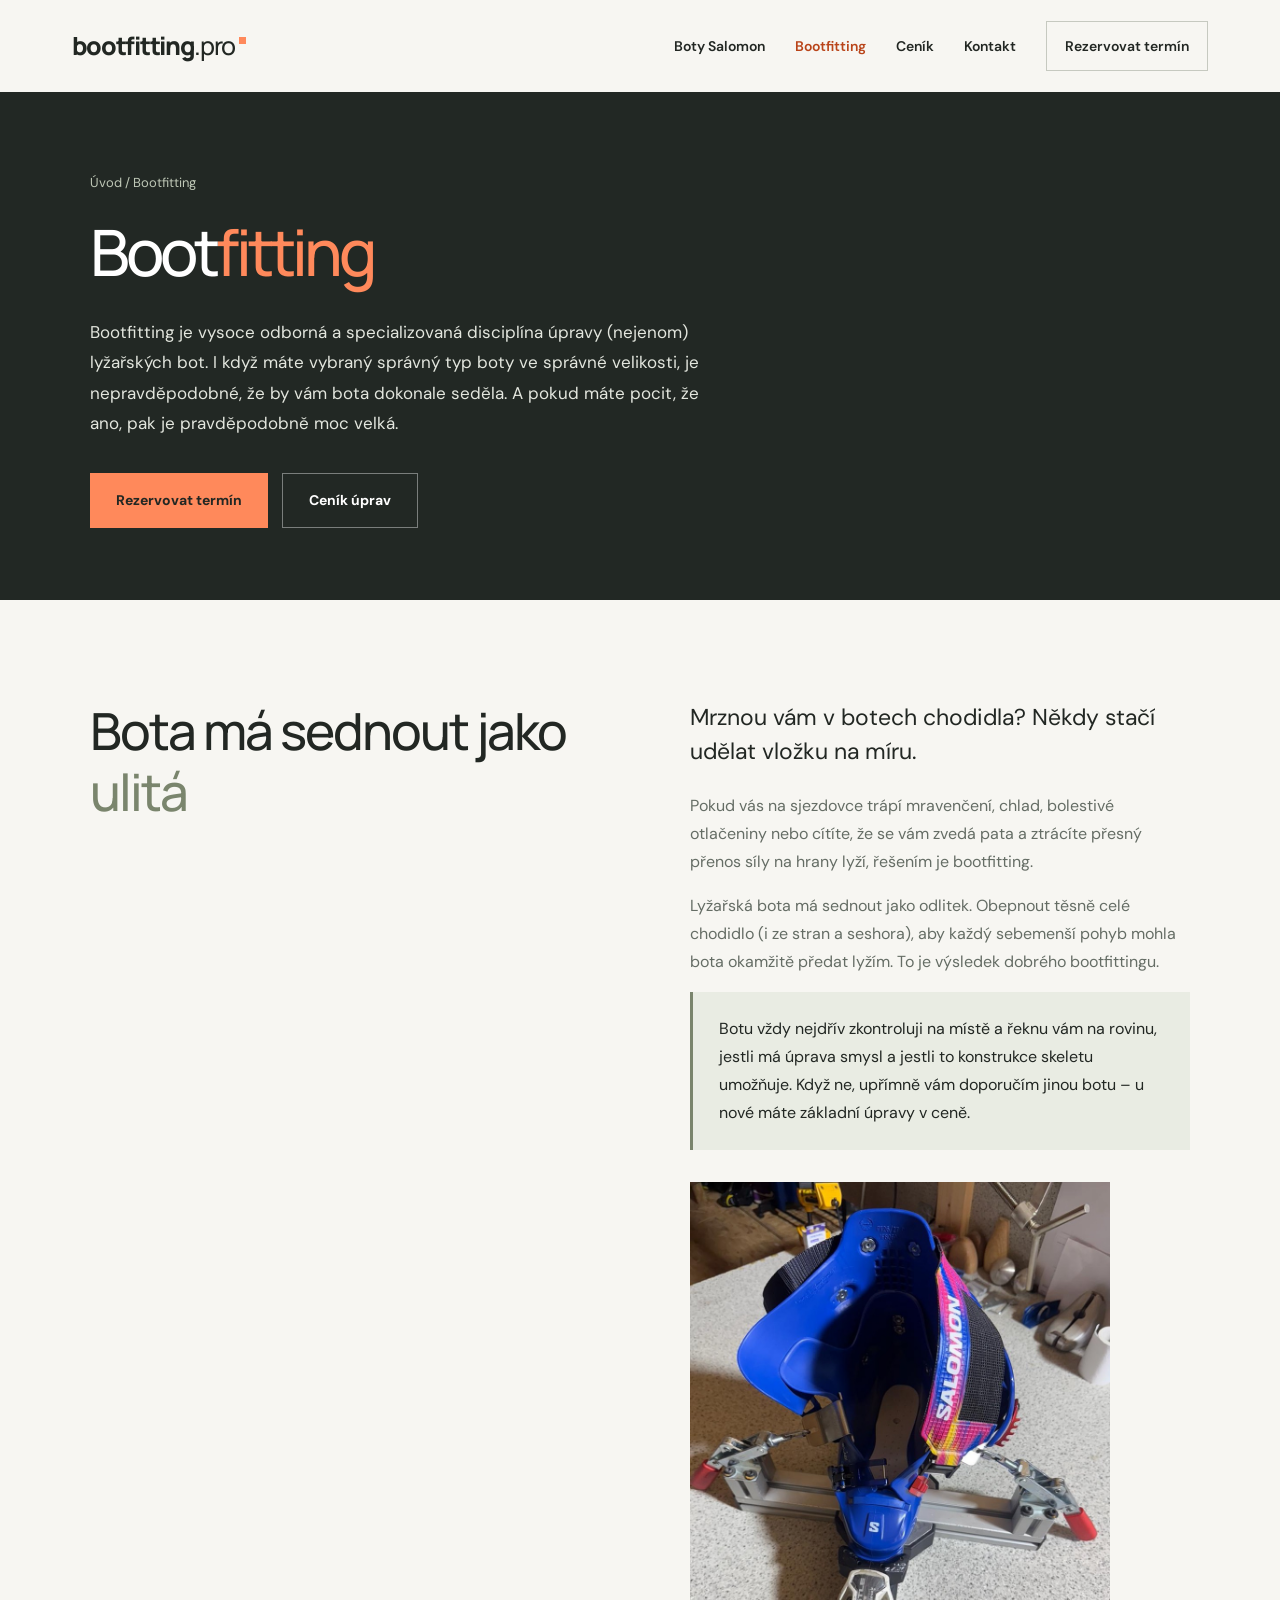
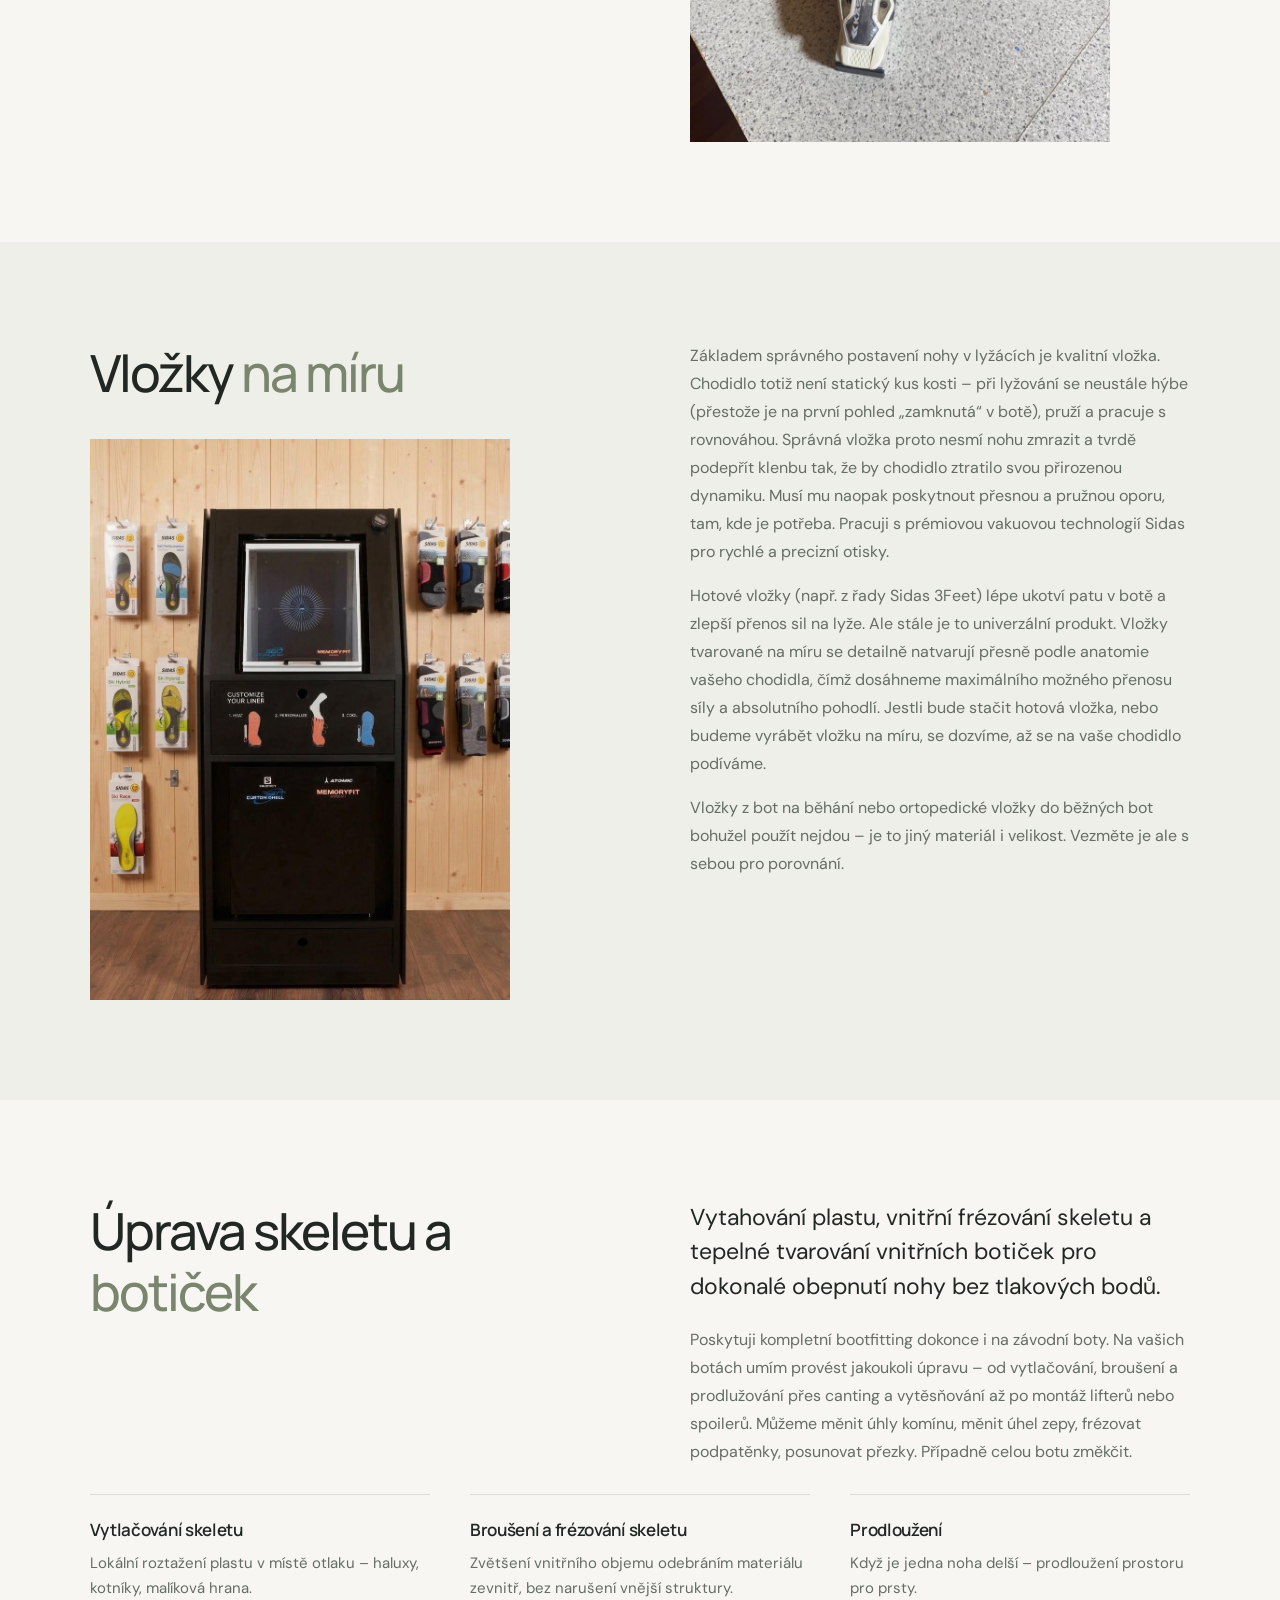
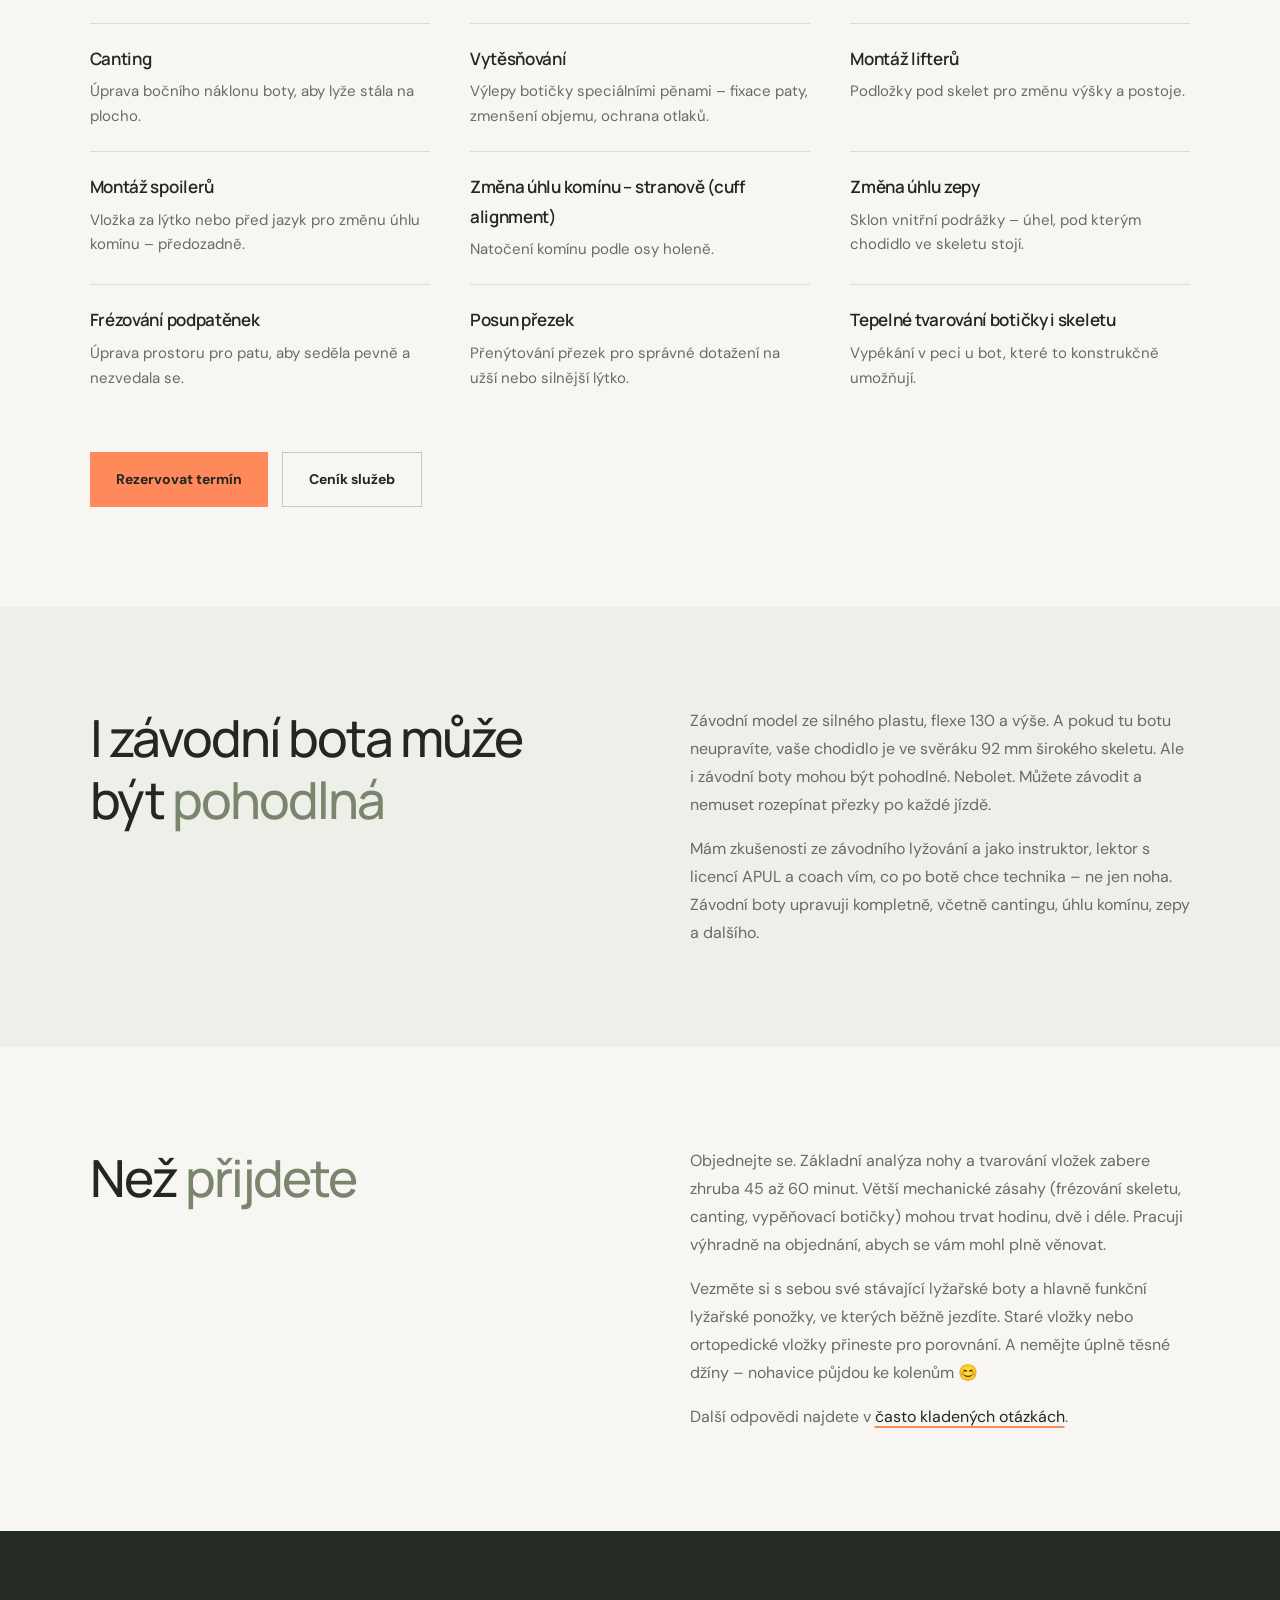
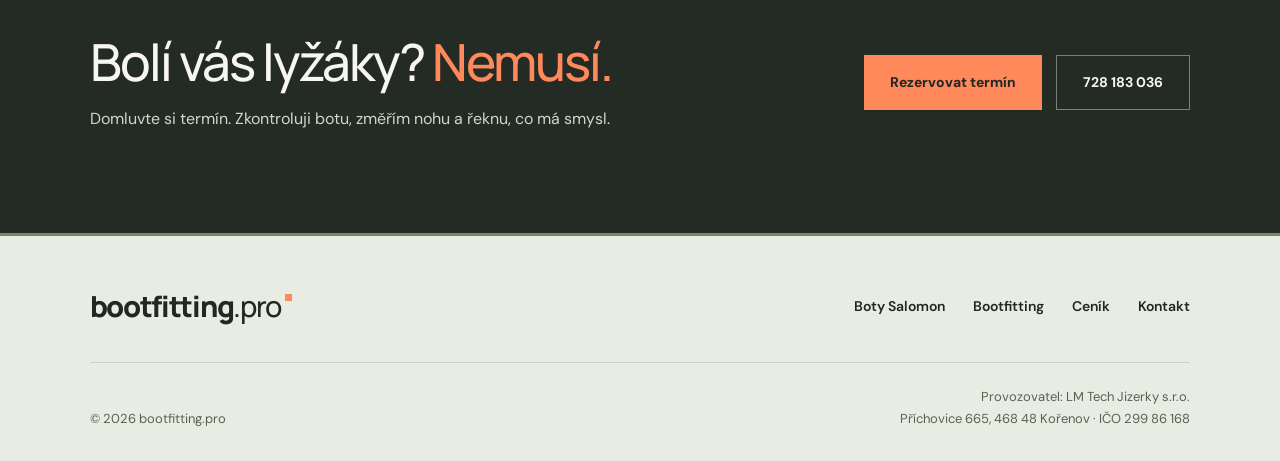
==== bootfitting.html @ fc743938 "Show S/PRO Supra photo next to Salomon boots in pricing Co-Authored-By: Claude Opus 5.5 <noreply@ant" ====
<!doctype html>
<html lang="cs">
<head>
  <meta charset="utf-8">
  <meta name="viewport" content="width=device-width, initial-scale=1">
  <title>Bootfitting — úpravy lyžařských bot a vložky na míru | bootfitting.pro</title>
  <meta name="description" content="Profesionální bootfitting v Jizerských horách: vložky Sidas na míru, vytlačování a frézování skeletu, canting, úprava komínu, tepelné tvarování botiček. Upravím i závodní boty.">
  <meta name="theme-color" content="#222824">
  <meta property="og:type" content="website">
  <meta property="og:title" content="Bootfitting — úpravy lyžařských bot a vložky na míru | bootfitting.pro">
  <meta property="og:description" content="Vložky na míru a úpravy skeletu i botičky. Lyžařská bota nesmí bolet.">
  <meta property="og:image" content="https://bootfitting.pro/assets/workshop.jpeg">
  <meta property="og:locale" content="cs_CZ">
  <link rel="icon" href="assets/favicon.svg" type="image/svg+xml">
  <link rel="stylesheet" href="styles.css?v=20261004-3">
  <script src="app.js?v=20261004-3" defer></script>
</head>
<body>
<a class="skip" href="#obsah">Přejít na obsah</a>
<header>
  <a class="logo" href="./" aria-label="bootfitting.pro – úvod">bootfitting<span>.pro</span><i></i></a>
  <button class="menu-toggle" aria-controls="navigation" aria-expanded="false" hidden>Menu</button>
  <nav id="navigation" aria-label="Hlavní navigace">
    <a href="boty-salomon.html">Boty Salomon</a><a href="bootfitting.html" aria-current="page">Bootfitting</a><a href="cenik.html">Ceník</a><a href="./#kontakt">Kontakt</a>
    <a class="nav-cta" href="./#kontakt">Rezervovat termín</a>
  </nav>
</header>
<main id="obsah">
<section class="page-hero" aria-labelledby="page-title">
  <p class="crumbs"><a href="./">Úvod</a> / Bootfitting</p>
  <h1 id="page-title">Boot<wbr><em>fitting</em></h1>
  <p class="page-intro">Bootfitting je vysoce odborná a specializovaná disciplína úpravy (nejenom) lyžařských bot. I když máte vybraný správný typ boty ve správné velikosti, je nepravděpodobné, že by vám bota dokonale seděla. A pokud máte pocit, že ano, pak je pravděpodobně moc velká.</p>
  <div class="button-group"><a class="button" href="./#kontakt">Rezervovat termín</a><a class="button button-ghost" href="cenik.html">Ceník úprav</a></div>
</section>
<section class="section about" id="cil" aria-labelledby="goal-title">
  <div><h2 id="goal-title">Bota má sednout jako <em>ulitá</em></h2></div>
  <div class="about-content">
    <p class="lead">Mrznou vám v botech chodidla? Někdy stačí udělat vložku na míru.</p>
    <p>Pokud vás na sjezdovce trápí mravenčení, chlad, bolestivé otlačeniny nebo cítíte, že se vám zvedá pata a ztrácíte přesný přenos síly na hrany lyží, řešením je bootfitting.</p>
    <p>Lyžařská bota má sednout jako odlitek. Obepnout těsně celé chodidlo (i ze stran a seshora), aby každý sebemenší pohyb mohla bota okamžitě předat lyžím. To je výsledek dobrého bootfittingu.</p>
    <div class="fitting-included"><p>Botu vždy nejdřív zkontroluji na místě a řeknu vám na rovinu, jestli má úprava smysl a jestli to konstrukce skeletu umožňuje. Když ne, upřímně vám doporučím jinou botu – u nové máte základní úpravy v ceně.</p></div>
    <figure class="photo-single"><img src="assets/photos/dilna-bota-v-pripravku.jpg" width="900" height="1200" loading="lazy" alt="Závodní lyžařská bota Salomon upnutá v přípravku na pracovním stole v dílně"></figure>
  </div>
</section>
<section class="section split alt" id="vlozky" aria-labelledby="insoles-title">
  <div class="split-head"><h2 id="insoles-title">Vložky <em>na míru</em></h2><figure class="photo-single"><img src="assets/photos/pec-a-vlozky-sidas.jpg" width="899" height="1200" loading="lazy" alt="Pec na tepelné tvarování botiček Salomon Custom Shell, vedle vložky a ponožky Sidas"></figure></div>
  <div class="split-body">
    <p>Základem správného postavení nohy v lyžácích je kvalitní vložka. Chodidlo totiž není statický kus kosti – při lyžování se neustále hýbe (přestože je na první pohled „zamknutá“ v botě), pruží a pracuje s rovnováhou. Správná vložka proto nesmí nohu zmrazit a tvrdě podepřít klenbu tak, že by chodidlo ztratilo svou přirozenou dynamiku. Musí mu naopak poskytnout přesnou a pružnou oporu, tam, kde je potřeba. Pracuji s prémiovou vakuovou technologií Sidas pro rychlé a precizní otisky.</p>
    <p>Hotové vložky (např. z řady Sidas 3Feet) lépe ukotví patu v botě a zlepší přenos sil na lyže. Ale stále je to univerzální produkt. Vložky tvarované na míru se detailně natvarují přesně podle anatomie vašeho chodidla, čímž dosáhneme maximálního možného přenosu síly a absolutního pohodlí. Jestli bude stačit hotová vložka, nebo budeme vyrábět vložku na míru, se dozvíme, až se na vaše chodidlo podíváme.</p>
    <p>Vložky z bot na běhání nebo ortopedické vložky do běžných bot bohužel použít nejdou – je to jiný materiál i velikost. Vezměte je ale s sebou pro porovnání.</p>
  </div>
</section>
<section class="section" id="upravy" aria-labelledby="adjust-title">
  <div class="section-top"><h2 id="adjust-title">Úprava skeletu a <em>botiček</em></h2><div><p class="lead">Vytahování plastu, vnitřní frézování skeletu a tepelné tvarování vnitřních botiček pro dokonalé obepnutí nohy bez tlakových bodů.</p><p class="muted">Poskytuji kompletní bootfitting dokonce i na závodní boty. Na vašich botách umím provést jakoukoli úpravu – od vytlačování, broušení a prodlužování přes canting a vytěsňování až po montáž lifterů nebo spoilerů. Můžeme měnit úhly komínu, měnit úhel zepy, frézovat podpatěnky, posunovat přezky. Případně celou botu změkčit.</p></div></div>
  <dl class="adjust-list"><div><dt>Vytlačování skeletu</dt><dd>Lokální roztažení plastu v místě otlaku – haluxy, kotníky, malíková hrana.</dd></div><div><dt>Broušení a frézování skeletu</dt><dd>Zvětšení vnitřního objemu odebráním materiálu zevnitř, bez narušení vnější struktury.</dd></div><div><dt>Prodloužení</dt><dd>Když je jedna noha delší – prodloužení prostoru pro prsty.</dd></div><div><dt>Canting</dt><dd>Úprava bočního náklonu boty, aby lyže stála na plocho.</dd></div><div><dt>Vytěsňování</dt><dd>Výlepy botičky speciálními pěnami – fixace paty, zmenšení objemu, ochrana otlaků.</dd></div><div><dt>Montáž lifterů</dt><dd>Podložky pod skelet pro změnu výšky a postoje.</dd></div><div><dt>Montáž spoilerů</dt><dd>Vložka za lýtko nebo před jazyk pro změnu úhlu komínu – předozadně.</dd></div><div><dt>Změna úhlu komínu – stranově (cuff alignment)</dt><dd>Natočení komínu podle osy holeně.</dd></div><div><dt>Změna úhlu zepy</dt><dd>Sklon vnitřní podrážky – úhel, pod kterým chodidlo ve skeletu stojí.</dd></div><div><dt>Frézování podpatěnek</dt><dd>Úprava prostoru pro patu, aby seděla pevně a nezvedala se.</dd></div><div><dt>Posun přezek</dt><dd>Přenýtování přezek pro správné dotažení na užší nebo silnější lýtko.</dd></div><div><dt>Tepelné tvarování botičky i skeletu</dt><dd>Vypékání v peci u bot, které to konstrukčně umožňují.</dd></div></dl>
  <div class="button-group"><a class="button" href="./#kontakt">Rezervovat termín</a><a class="button button-outline" href="cenik.html">Ceník služeb</a></div>
</section>
<section class="section split alt" id="zavodni" aria-labelledby="race-title">
  <div class="split-head"><h2 id="race-title">I závodní bota může být <em>pohodlná</em></h2></div>
  <div class="split-body">
    <p>Závodní model ze silného plastu, flexe 130 a výše. A pokud tu botu neupravíte, vaše chodidlo je ve svěráku 92 mm širokého skeletu. Ale i závodní boty mohou být pohodlné. Nebolet. Můžete závodit a nemuset rozepínat přezky po každé jízdě.</p>
    <p>Mám zkušenosti ze závodního lyžování a jako instruktor, lektor s licencí APUL a coach vím, co po botě chce technika – ne jen noha. Závodní boty upravuji kompletně, včetně cantingu, úhlu komínu, zepy a dalšího.</p>
  </div>
</section>
<section class="section split" id="prakticke" aria-labelledby="before-title">
  <div class="split-head"><h2 id="before-title">Než <em>přijdete</em></h2></div>
  <div class="split-body">
    <p>Objednejte se. Základní analýza nohy a tvarování vložek zabere zhruba 45 až 60 minut. Větší mechanické zásahy (frézování skeletu, canting, vypěňovací botičky) mohou trvat hodinu, dvě i déle. Pracuji výhradně na objednání, abych se vám mohl plně věnovat.</p>
    <p>Vezměte si s sebou své stávající lyžařské boty a hlavně funkční lyžařské ponožky, ve kterých běžně jezdíte. Staré vložky nebo ortopedické vložky přineste pro porovnání. A nemějte úplně těsné džíny – nohavice půjdou ke kolenům 😊</p>
    <p>Další odpovědi najdete v <a class="text-link" href="./#faq">často kladených otázkách</a>.</p>
  </div>
</section>
<section class="section cta-band" aria-labelledby="cta-title">
  <div><h2 id="cta-title">Bolí vás lyžáky? <em>Nemusí.</em></h2><p>Domluvte si termín. Zkontroluji botu, změřím nohu a řeknu, co má smysl.</p></div>
  <div class="button-group"><a class="button" href="./#kontakt">Rezervovat termín</a><a class="button button-ghost" href="tel:+420728183036">728 183 036</a></div>
</section>
</main>
<footer class="site-footer">
  <div class="footer-main">
    <a class="logo" href="./" aria-label="bootfitting.pro – úvod">bootfitting<span>.pro</span><i></i></a>
    <nav class="footer-nav" aria-label="Navigace v patičce"><a href="boty-salomon.html">Boty Salomon</a><a href="bootfitting.html">Bootfitting</a><a href="cenik.html">Ceník</a><a href="./#kontakt">Kontakt</a></nav>
  </div>
  <div class="footer-bottom"><p>© 2026 bootfitting.pro</p><div class="footer-business"><p>Provozovatel: LM Tech Jizerky s.r.o.</p><p>Příchovice 665, 468 48 Kořenov · IČO 299 86 168</p></div></div>
</footer>
</body>
</html>
---- styles.css ----
@import url('https://fonts.googleapis.com/css2?family=DM+Sans:wght@400;500;600;700&family=Manrope:wght@400;500;600;700;800&display=swap');

:root { --ink:#222723; --paper:#f7f6f2; --orange:#ff895b; --muted:#656d65; --line:#dcded6; }
* { box-sizing:border-box; }
html { scroll-behavior:smooth; scroll-padding-top:116px; }
body { margin:0; background:var(--paper); color:var(--ink); font-family:'DM Sans',sans-serif; font-size:16px; line-height:1.75; }
a { color:inherit; text-decoration:none; }
button,input,textarea { font:inherit; }
button { cursor:pointer; }
a,button { -webkit-tap-highlight-color:transparent; }
a:focus-visible,button:focus-visible { outline:3px solid var(--orange); outline-offset:5px; }
[hidden] { display:none!important; }
.skip { position:fixed; top:-80px; left:20px; background:white; padding:12px; z-index:100; }
.skip:focus { top:10px; }
header { min-height:92px; padding:0 5.6%; display:flex; align-items:center; justify-content:space-between; gap:30px; position:sticky; top:0; z-index:20; background:var(--paper); transition:background .2s,box-shadow .2s; }
.logo { font-family:Manrope,sans-serif; font-weight:800; letter-spacing:-1.3px; font-size:25px; display:inline-flex; align-items:center; white-space:nowrap; }
.logo span { font-weight:500; }
.logo i { width:7px; height:7px; background:var(--orange); margin-left:4px; align-self:flex-start; margin-top:13px; }
nav { display:flex; align-items:center; gap:30px; font-size:14px; font-weight:600; }
nav a:hover { color:#b94419; }
.nav-cta { border:1px solid #c6c9c0; padding:12px 18px; white-space:nowrap; }
.menu-toggle { display:none; }
h1,h2,h3,p { margin-top:0; }
h1,h2,h3 { font-family:Manrope,sans-serif; }
h1 { font-size:clamp(52px,5.8vw,87px); line-height:1.09; letter-spacing:-4px; font-weight:500; margin-bottom:30px; }
em { font-style:normal; color:var(--orange); }
.hero { background:#222824; color:white; min-height:740px; position:relative; overflow:hidden; isolation:isolate; display:flex; align-items:center; padding:90px 7%; }
.hero-photo { position:absolute; top:0; right:0; width:58%; height:100%; object-fit:cover; object-position:center 53%; z-index:-2; }
.hero::after { content:''; position:absolute; inset:0; z-index:-1; background:linear-gradient(90deg,#222824 0%,#222824 35%,#222824e8 44%,#22282466 62%,#2228240d 85%); }
.hero-content { width:55%; max-width:700px; }
.hero-copy { max-width:510px; color:#e3e6de; font-size:17px; line-height:1.8; margin-bottom:34px; }
.button { display:inline-flex; justify-content:center; align-items:center; background:var(--orange); padding:16px 26px; color:var(--ink); font-weight:700; font-size:14px; border:0; text-align:center; line-height:1.5; min-height:54px; transition:background .2s; }
.button:hover { background:#ffa47c; }
.section { padding:100px 7%; }
h2 { font-size:clamp(36px,4vw,56px); line-height:1.2; font-weight:500; letter-spacing:-2px; margin-bottom:28px; }
h2 em { color:#7a856d; }
.about { display:grid; grid-template-columns:1fr 1fr; gap:9%; }
.about h2 { max-width:490px; }
.about-content { color:var(--muted); }
.lead { font-size:23px; line-height:1.5; color:var(--ink); }
.service { padding:25px 0; border-bottom:1px solid var(--line); }
.service h3 { font-size:20px; font-weight:600; letter-spacing:-.4px; margin-bottom:12px; color:var(--ink); }
.service p { margin:0; }
.photo-placeholders { display:grid; grid-template-columns:1fr 1fr; gap:16px; margin-top:32px; }
.photo-placeholders>div { min-height:140px; border:1px dashed #b7bfad; background:#e9ece3; }
.salomon { padding-top:75px; border-top:1px solid var(--line); }
.section-top { display:grid; grid-template-columns:1fr 1fr; align-items:start; gap:9%; margin-bottom:28px; }
.section-top h2 { margin:0; }
.section-top>.lead { padding-top:8px; max-width:430px; }
 .sales-intro { display:grid; grid-template-columns:1fr 1fr; gap:9%; padding-bottom:40px; border-bottom:1px solid var(--line); }
.sales-heading h2 { max-width:520px; margin-bottom:25px; }
.sales-heading .lead { max-width:430px; margin:0; }
.sales-details { color:var(--muted); padding-top:7px; }
.sales-details>p { margin-bottom:25px; }
.fitting-included { padding:23px 26px; background:#e9ece3; border-left:3px solid #7a856d; color:var(--ink); }
.fitting-included p { margin:0; }
.stock-heading { margin:38px 0 22px; font-weight:600; }
.models { display:grid; grid-template-columns:repeat(3,1fr); gap:20px; margin-bottom:35px; }
.models article { border:1px solid #d8ddd0; padding:30px; background:#eeefe8; }
.models article:nth-child(2) { background:#e5e8de; }
.models article:nth-child(3) { background:#dfe4d7; }
.models h3 { font-size:26px; line-height:1.25; letter-spacing:-.7px; font-weight:500; margin-bottom:18px; }
.model-description { color:#535e4e; font-size:15px; line-height:1.6; min-height:72px; }
.models ul { padding:23px 0 0; margin:0; list-style:none; border-top:1px solid #cbd1c1; font-size:15px; }
.models li { margin:0 0 22px; }
.models li:last-child { margin-bottom:0; }
.models strong { display:block; font-weight:600; }
.pricing { background:#eeefe8; }
.pricing-validity { margin:20px 0 0; text-align:right; font-size:13px; color:var(--muted); }
.price-group { display:grid; grid-template-columns:1fr 2fr; border-top:1px solid #ccd1c4; padding:27px 0 15px; gap:40px; }
.price-group h3 { font-size:20px; font-weight:600; letter-spacing:-.5px; }
.price-label { text-align:right; color:var(--muted); font-size:13px; margin-bottom:17px; }
.price-group dl { margin:0; }
.price-group dl>div { display:flex; justify-content:space-between; gap:28px; border-bottom:1px solid #d9ddcf; padding:0 0 22px; margin-bottom:22px; }
.price-group dl>div:last-child { border-bottom:0; margin-bottom:0; }
.price-group dt { font-size:16px; font-weight:500; }
.price-group small { display:block; font-size:14px; color:var(--muted); font-weight:400; margin-top:7px; max-width:540px; }
.price-group dd { font-size:16px; white-space:nowrap; margin:0; font-weight:700; }
.contact { background:#242b25; color:#f7f6f2; display:grid; grid-template-columns:1fr 1fr; column-gap:9%; row-gap:52px; }
.contact h2 { font-size:60px; max-width:400px; }
.contact h2 em { color:var(--orange); }
.contact-copy { max-width:540px; color:#d0d7c8; font-size:16px; margin-bottom:0; }
.contact-details { font-style:normal; padding-top:8px; }
.contact-details>div { border-bottom:1px solid #505849; padding:0 0 22px; margin-bottom:22px; }
.contact-details>div:last-child { margin:0; }
.contact-details span { display:block; color:#bfc8b7; font-size:14px; margin-bottom:8px; }
.contact-details a { display:inline-block; font-size:21px; line-height:1.6; overflow-wrap:anywhere; }
.contact-details a:hover { color:var(--orange); }
.contact-details .phone { font-family:Manrope,sans-serif; font-size:clamp(27px,2.7vw,39px); color:var(--orange); letter-spacing:-1px; }
.form-title { font-size:25px; font-weight:500; letter-spacing:-.6px; margin:0 0 26px; }
form { grid-column:1/-1; border-top:1px solid #505849; padding-top:36px; }
.form-fields { display:grid; grid-template-columns:1fr 1fr; gap:9%; }
.form-contact { display:grid; grid-template-columns:1fr; gap:8px; }
form label { font-size:14px; }
.form-contact label:not(:first-child) { margin-top:9px; }
input,textarea { color:#f7f6f2; width:100%; min-width:0; background:#ffffff05; border:1px solid #6d7865; border-radius:0; padding:11px 14px; }
input:focus,textarea:focus { outline:2px solid var(--orange); outline-offset:2px; }
.form-message { display:flex; flex-direction:column; gap:8px; }
textarea { resize:vertical; flex:1; min-height:220px; }
.form-bottom { display:flex; gap:30px; align-items:center; margin-top:28px; }
.form-bottom p { font-size:13px; color:#c4cebc; max-width:480px; margin:0; }
#form-status { font-size:14px; color:#d0d7c8; margin:18px 0 0; }
#form-status:empty { display:none; }
 .site-footer { padding:45px 7% 30px; background:#e9ece3; border-top:3px solid #7a856d; }
.footer-main { display:flex; align-items:center; justify-content:space-between; gap:30px; padding-bottom:30px; }
.footer-main .logo { font-size:29px; }
.footer-nav { gap:28px; }
.footer-bottom { display:flex; align-items:flex-end; justify-content:space-between; gap:24px; border-top:1px solid #cbd2c3; padding-top:23px; }
.footer-bottom p { margin:0; color:#596250; font-size:13px; }
.footer-business { text-align:right; }
@media(min-width:1600px) { body { max-width:1800px; margin:auto; } }
@media(max-width:1100px) {
  nav { gap:17px; font-size:13px; }
  .hero { min-height:670px; }
  h1 { font-size:64px; letter-spacing:-3px; }
  .hero-content { width:58%; }
  .hero-copy { font-size:16px; }
  .section { padding:76px 6%; }
  .models article { padding:23px; }
  .models h3 { font-size:23px; }
  .models ul { font-size:14px; }
  .contact h2 { font-size:50px; }
}
@media(max-width:760px) {
  header { min-height:76px; padding:16px 7%; flex-wrap:wrap; gap:12px; }
  .logo { font-size:23px; }
  .menu-toggle { display:block; background:transparent; border:1px solid #c6c9c0; padding:8px 14px; font-size:14px; }
  nav { width:100%; flex-direction:column; align-items:stretch; gap:8px; padding:12px 0; }
  nav.enhanced { display:none; position:absolute; left:0; right:0; top:76px; padding:20px 7%; background:var(--paper); box-shadow:0 15px 20px #0002; }
  nav.enhanced.open { display:flex; }
  nav a { padding:8px 0; }
  .nav-cta { padding:12px; text-align:center; }
  .hero { min-height:780px; align-items:flex-start; padding:50px 7% 320px; }
  .hero-photo { width:100%; object-position:center 56%; }
  .hero::after { background:linear-gradient(180deg,#222824f5 0%,#222824f0 32%,#222824b8 55%,#22282420 82%); }
  .hero-content { width:100%; max-width:520px; }
  h1 { font-size:clamp(46px,10.6vw,67px); letter-spacing:-2.7px; line-height:1.12; margin-bottom:24px; }
  .hero-copy { font-size:16px; line-height:1.75; max-width:460px; margin-bottom:28px; }
  .button { padding:16px 23px; }
  .section { padding:60px 7%; }
  h2 { font-size:39px; letter-spacing:-1.7px; }
  .about,.section-top,.contact,.form-fields,.sales-intro { grid-template-columns:1fr; gap:24px; }
  .lead { font-size:21px; }
  .about-content { font-size:16px; }
  .photo-placeholders>div { min-height:110px; }
  .section-top { margin-bottom:25px; }
  .section-top>.lead { padding:0; margin:0; }
  .models { grid-template-columns:1fr; gap:18px; }
  .models article { padding:28px; }
  .models h3 { font-size:26px; }
  .model-description { min-height:0; }
  .models ul { font-size:15px; }
  .price-group { grid-template-columns:1fr; gap:0; padding-top:25px; }
  .price-group h3 { margin-bottom:10px; }
  .price-group dd { font-size:14px; }
  .price-group dt { font-size:15px; }
  .price-group small { font-size:14px; }
  .price-group dl>div { gap:16px; }
  .contact { row-gap:34px; }
  .contact h2 { font-size:47px; }
  .contact-details { padding-top:0; }
  .contact-details .phone { font-size:32px; }
  .contact-details a { font-size:19px; }
  form { padding-top:30px; }
  .form-bottom { align-items:flex-start; flex-direction:column; gap:18px; }
  .form-bottom .button { width:100%; }
  .sales-intro { padding-bottom:30px; }
  .sales-heading h2 { margin-bottom:22px; }
  .sales-heading .lead { margin-bottom:0; }
  .sales-details { padding-top:0; }
  .fitting-included { padding:20px; }
  .site-footer { padding:32px 7%; }
  .footer-main,.footer-bottom { align-items:flex-start; flex-direction:column; gap:22px; }
  .footer-main { padding-bottom:25px; }
  .footer-nav { display:grid; grid-template-columns:1fr 1fr; gap:6px 26px; width:auto; padding:0; }
  .footer-business { text-align:left; }
}
@media(prefers-reduced-motion:reduce) { html { scroll-behavior:auto; } * { transition:none!important; } }

header.is-scrolled { background:rgba(247,246,242,.83); -webkit-backdrop-filter:blur(16px); backdrop-filter:blur(16px); box-shadow:0 1px 0 rgba(34,39,35,.1); }
@supports not ((backdrop-filter:blur(1px)) or (-webkit-backdrop-filter:blur(1px))) { header.is-scrolled { background:rgba(247,246,242,.96); } }
@media(max-width:760px) { html { scroll-padding-top:100px; } }
@media(prefers-reduced-transparency:reduce) { header.is-scrolled { background:var(--paper); -webkit-backdrop-filter:none; backdrop-filter:none; } }

/* Vícestránková verze (říjen 2026): podstránky, sekce z obsahu od Lukáše */
nav a[aria-current="page"] { color:#b94419; }
.button-group { display:flex; flex-wrap:wrap; gap:14px; }
.button-ghost { background:transparent; color:white; border:1px solid #ffffff66; }
.button-ghost:hover { background:#ffffff14; }
.button-outline { background:transparent; border:1px solid #c6c9c0; }
.button-outline:hover { background:#e9ece3; }
.hero-sub { font-family:Manrope,sans-serif; font-size:22px; line-height:1.4; letter-spacing:-.4px; color:var(--orange); margin:-12px 0 22px; }
.page-hero { background:#222824; color:white; padding:80px 7% 72px; }
.page-hero h1 { font-size:clamp(46px,5vw,76px); max-width:900px; }
.crumbs { font-size:13px; color:#bfc8b7; margin-bottom:22px; }
.crumbs a:hover { color:var(--orange); }
.page-intro { max-width:640px; color:#e3e6de; font-size:17px; line-height:1.8; }
.page-hero .button-group { margin-top:34px; }
.alt { background:#eeefe8; }
.split { display:grid; grid-template-columns:1fr 1fr; gap:9%; }
.split-head h2 { max-width:520px; }
.split-head .button, .split-head .button-group { margin-top:6px; }
.split-head.sticky { align-self:start; position:sticky; top:120px; }
.split-body { color:var(--muted); }
.split-body>p:last-child { margin-bottom:0; }
.split-body .lead { margin-bottom:22px; }
.split-body strong { color:var(--ink); }
.split-body .service:first-child { padding-top:0; }
.split-body .service:last-child { border-bottom:0; }
.split-body .fitting-included { margin:6px 0 25px; }
.fitting-included ul { margin:10px 0 0; padding-left:20px; }
.muted { color:var(--muted); }
.text-link { color:var(--ink); text-decoration:underline; text-decoration-color:var(--orange); text-decoration-thickness:2px; text-underline-offset:4px; }
.text-link:hover { color:#b94419; }
.salomon>.button, .salomon>.button-group { margin-top:35px; }
.steps { list-style:none; counter-reset:step; margin:0; padding:0; display:grid; grid-template-columns:repeat(4,1fr); gap:20px; }
.steps li { counter-increment:step; border:1px solid #d8ddd0; background:var(--paper); padding:30px; }
.steps li::before { content:counter(step,decimal-leading-zero); display:block; font-family:Manrope,sans-serif; font-weight:700; color:var(--orange); margin-bottom:14px; }
.steps h3 { font-size:21px; line-height:1.3; letter-spacing:-.4px; font-weight:600; margin-bottom:12px; }
.steps p { color:var(--muted); font-size:15px; line-height:1.7; margin:0; }
.faq details { border-bottom:1px solid #cbd1c1; }
.faq details:first-child { border-top:1px solid #cbd1c1; }
.faq summary { list-style:none; cursor:pointer; display:flex; justify-content:space-between; gap:24px; padding:22px 0; font-family:Manrope,sans-serif; font-size:18px; font-weight:600; letter-spacing:-.3px; line-height:1.45; color:var(--ink); }
.faq summary::-webkit-details-marker { display:none; }
.faq summary::after { content:'+'; color:var(--orange); font-size:24px; line-height:1; flex:none; }
.faq details[open] summary::after { content:'–'; }
.faq summary:hover { color:#b94419; }
.faq summary:focus-visible { outline:3px solid var(--orange); outline-offset:3px; }
.faq details p { margin:0 0 18px; }
.faq details p:last-child { margin-bottom:24px; }
.models .model-meta { font-size:13px; font-weight:600; color:var(--ink); margin:-8px 0 20px; }
.models .model-note { font-size:14px; color:#535e4e; margin:22px 0 0; padding-top:18px; border-top:1px solid #cbd1c1; }
.section-top .muted { margin:14px 0 0; max-width:540px; }
.adjust-list { margin:0 0 40px; display:grid; grid-template-columns:repeat(3,1fr); gap:0 40px; }
.adjust-list>div { border-top:1px solid var(--line); padding:20px 0 22px; }
.adjust-list dt { font-family:Manrope,sans-serif; font-weight:600; font-size:17px; letter-spacing:-.3px; margin-bottom:6px; }
.adjust-list dd { margin:0; color:var(--muted); font-size:15px; line-height:1.65; }
.pricing>.button-group { margin-top:35px; }
.cta-band { background:#e9ece3; display:flex; align-items:center; justify-content:space-between; gap:40px; border-top:1px solid var(--line); }
.cta-band h2 { margin-bottom:12px; }
.cta-band p { margin:0; color:var(--muted); max-width:560px; }
.cta-band .button-ghost { color:var(--ink); border-color:#c6c9c0; }
.cta-band .button-ghost:hover { background:#dfe4d7; }
.contact-details small { display:block; color:#bfc8b7; font-size:13px; margin-top:4px; }
select { color:#f7f6f2; width:100%; min-width:0; background:#2b332c; border:1px solid #6d7865; border-radius:0; padding:11px 14px; font:inherit; }
select:focus { outline:2px solid var(--orange); outline-offset:2px; }
textarea::placeholder { color:#9aa592; }
@media(max-width:1100px) {
  .steps { grid-template-columns:1fr 1fr; }
  .adjust-list { grid-template-columns:1fr 1fr; }
}
@media(max-width:760px) {
  .hero-sub { font-size:19px; margin-top:-8px; }
  .page-hero { padding:56px 7% 52px; }
  .page-intro { font-size:16px; }
  .split { grid-template-columns:1fr; gap:24px; }
  .split-head.sticky { position:static; }
  .steps, .adjust-list { grid-template-columns:1fr; }
  .steps li { padding:24px; }
  .faq summary { font-size:17px; }
  .cta-band { flex-direction:column; align-items:flex-start; gap:24px; }
  .button-group { width:100%; }
  .button-group .button { flex:1 1 220px; }
}
.cta-band { background:#242b25; color:#f7f6f2; border-top:0; }
.cta-band p { color:#d0d7c8; }
.cta-band h2 em { color:var(--orange); }
.cta-band .button-ghost { color:#f7f6f2; border-color:#ffffff66; }
.cta-band .button-ghost:hover { background:#ffffff14; }
.contact-details .instagram { display:inline-flex; color:#f7f6f2; line-height:1; padding:2px 0; }
.contact-details .instagram:hover { color:var(--orange); }

/* Fotografie (říjen 2026) */
.photo-pair { display:grid; grid-template-columns:1fr 1fr; gap:16px; margin-top:32px; }
.photo-pair figure, .photo-single { margin:0; overflow:hidden; background:#e9ece3; }
.photo-pair img { display:block; width:100%; aspect-ratio:3/4; object-fit:cover; }
.photo-single { margin-top:32px; max-width:420px; }
.photo-single img { display:block; width:100%; height:auto; }
.photo-single.product, .model-photo { background:transparent; }
.photo-single.product img, .model-photo img { mix-blend-mode:multiply; }
.split-head .photo-single { margin-top:36px; }
.model-photo { margin:-10px -10px 18px; aspect-ratio:1/1; display:flex; align-items:center; justify-content:center; }
.model-photo img { display:block; width:100%; height:100%; object-fit:contain; }
.model-photo-empty { border:1px dashed #b7bfad; background:#e9ece3; margin:0 0 18px; }

/* Kompaktní kontakt (říjen 2026) */
.contact { grid-template-columns:5fr 6fr; column-gap:7%; row-gap:0; align-items:start; padding-top:80px; padding-bottom:80px; }
.contact h2 { font-size:clamp(40px,3.6vw,52px); margin-bottom:18px; }
.contact-copy { font-size:15px; line-height:1.7; }
.contact-info .contact-details { display:grid; grid-template-columns:1fr 1fr; gap:0 28px; margin-top:28px; padding-top:0; }
.contact-info .contact-details>div { padding:0 0 16px; margin-bottom:16px; }
.contact-info .contact-details>div:first-child { grid-column:1/-1; }
.contact-info .contact-details>div:last-child { margin-bottom:16px; }
.contact-info .contact-details span { font-size:13px; margin-bottom:4px; }
.contact-info .contact-details a { font-size:17px; line-height:1.5; }
.contact-info .contact-details .phone { font-size:clamp(26px,2.4vw,34px); }
.contact form { grid-column:auto; border-top:0; padding:30px 32px 28px; background:#2c342d; border:1px solid #3d463d; }
.contact .form-title { font-size:22px; margin-bottom:18px; }
.form-grid { display:grid; grid-template-columns:1fr 1fr; gap:14px 18px; }
.form-grid .field { display:flex; flex-direction:column; gap:6px; min-width:0; }
.form-grid .field-full { grid-column:1/-1; }
.form-grid textarea { min-height:110px; flex:none; }
.form-grid input, .form-grid select { padding:9px 12px; }
.contact .form-bottom { margin-top:18px; gap:20px; }
.contact .form-bottom .button { min-height:48px; padding:12px 22px; }
@media(max-width:760px) {
  .photo-pair { gap:10px; }
  .photo-single { max-width:none; }
  .contact { grid-template-columns:1fr; row-gap:32px; padding-top:56px; padding-bottom:56px; }
  .contact-info .contact-details { grid-template-columns:1fr; }
  .contact form { padding:22px 18px; }
  .form-grid { grid-template-columns:1fr; }
}
.contact h2 em { white-space:nowrap; }
.contact-info .contact-details>div:last-child { grid-column:1/-1; border-bottom:0; margin-bottom:0; padding-bottom:0; }
.contact .form-bottom .button { white-space:nowrap; flex:none; }
@media(max-width:760px) {
  .contact-info .contact-details { grid-template-columns:1fr auto; }
  .contact-info .contact-details a { font-size:16px; }
  .form-grid textarea { min-height:100px; }
}
.about-head .photo-pair { max-width:520px; margin-top:36px; }
.about-head .photo-pair img { aspect-ratio:4/5; }
@media(max-width:760px) { .about-head .photo-pair { max-width:none; margin-top:8px; } }
.photo-pair img { height:auto; }
.price-group .photo-single { margin-top:22px; max-width:260px; }
@media(max-width:760px) { .price-group .photo-single { max-width:200px; margin:8px 0 12px; } }
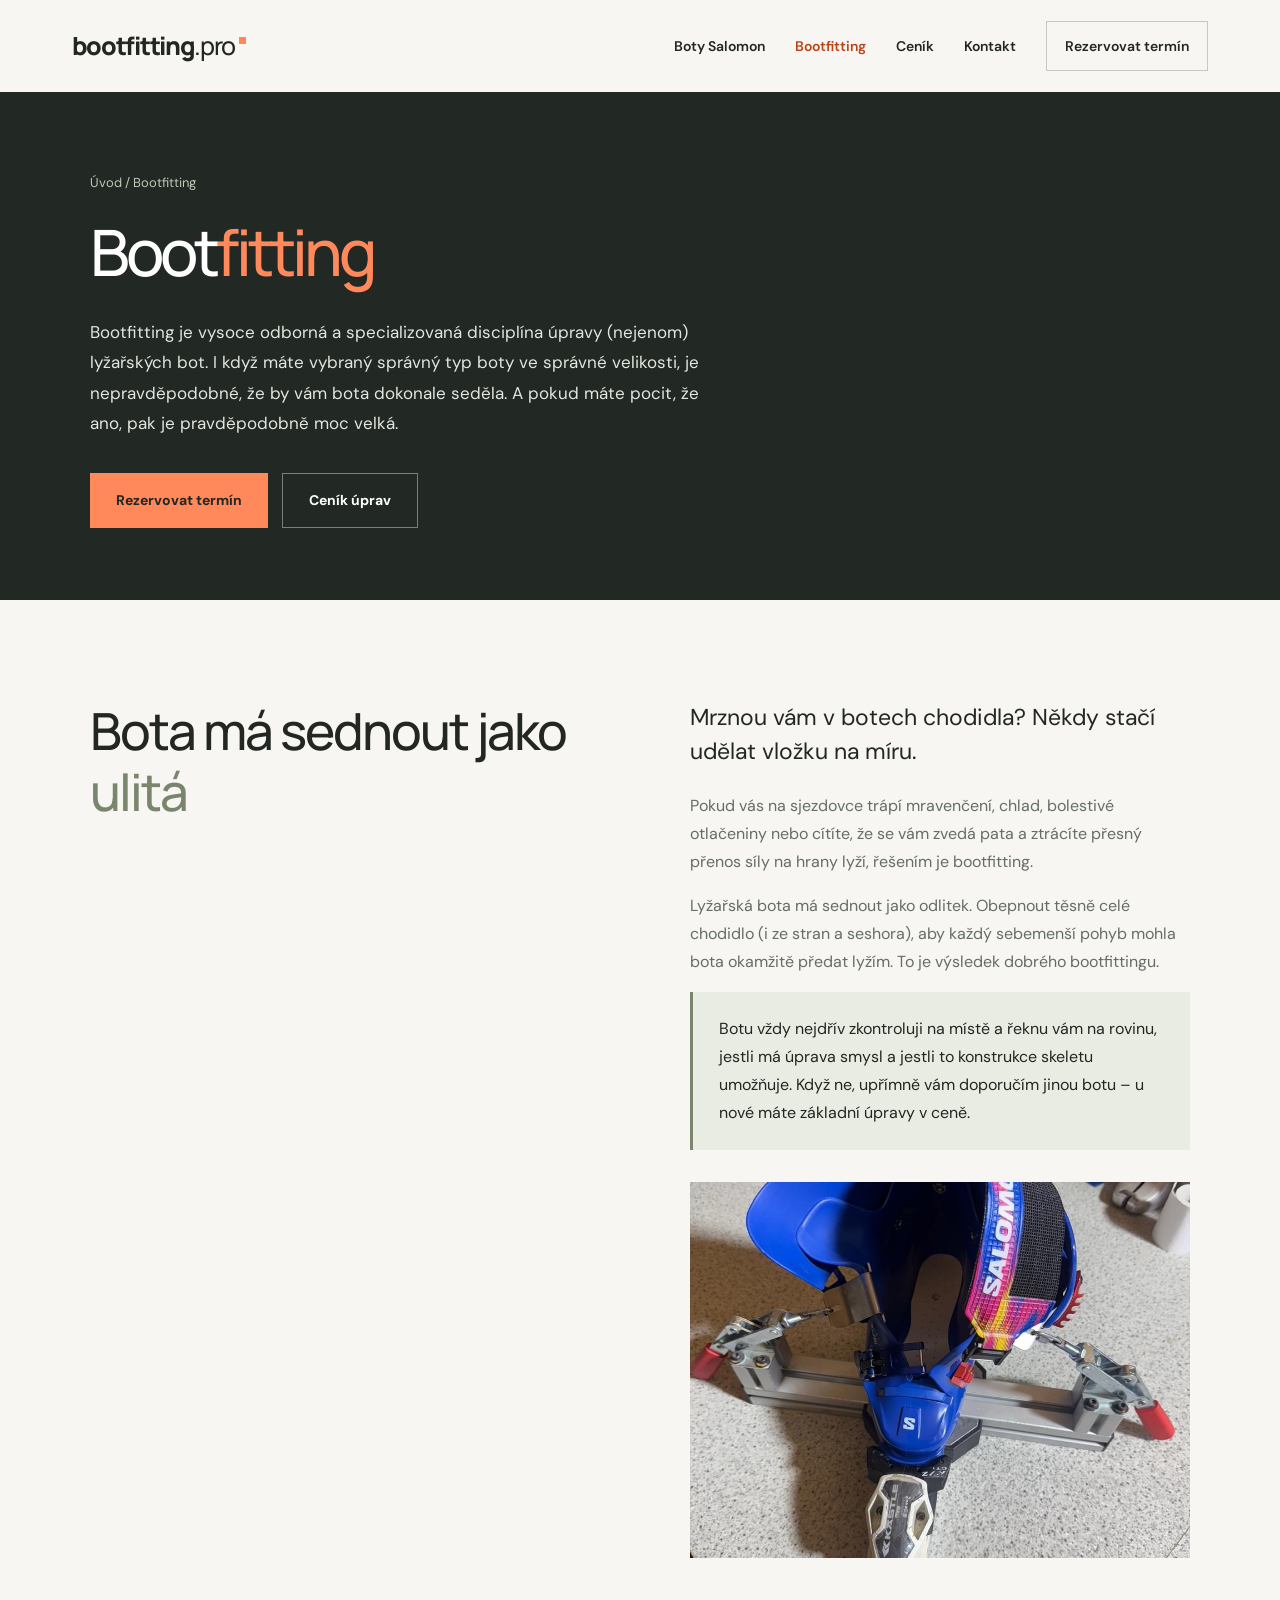
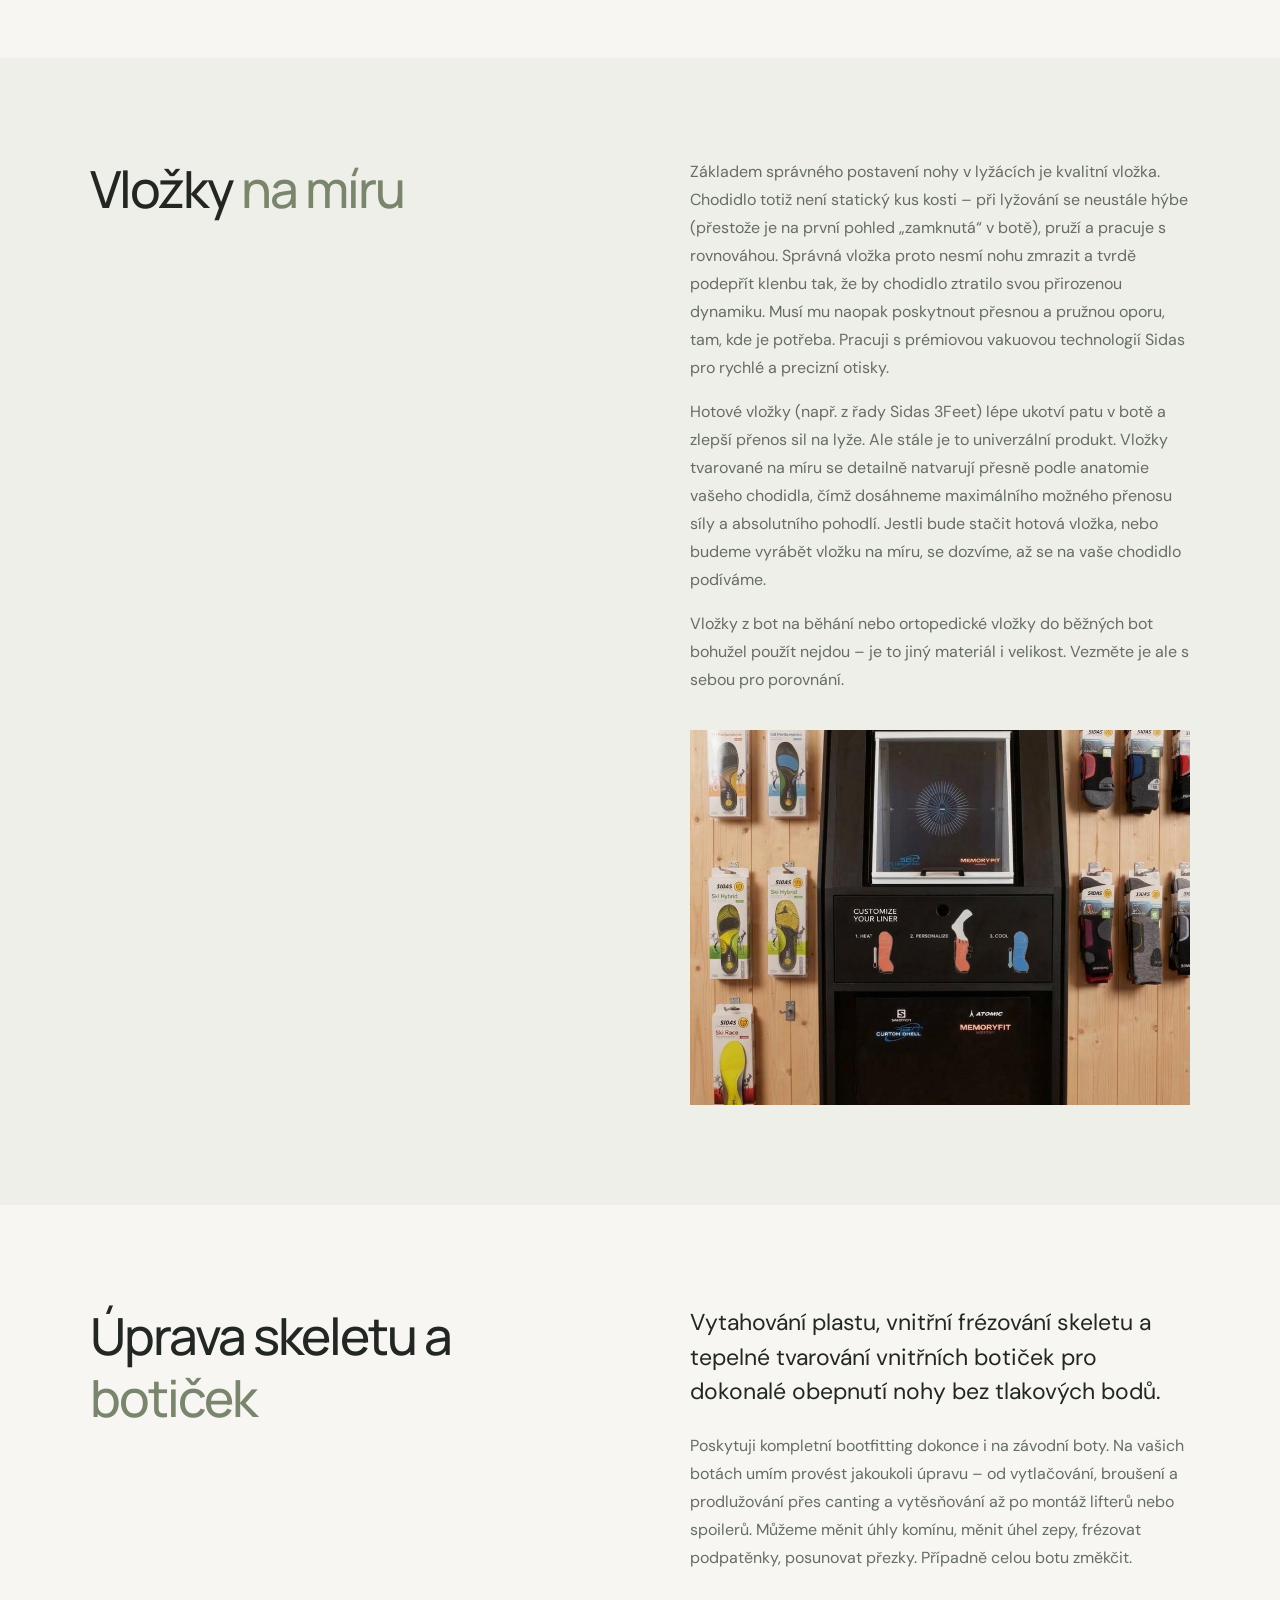
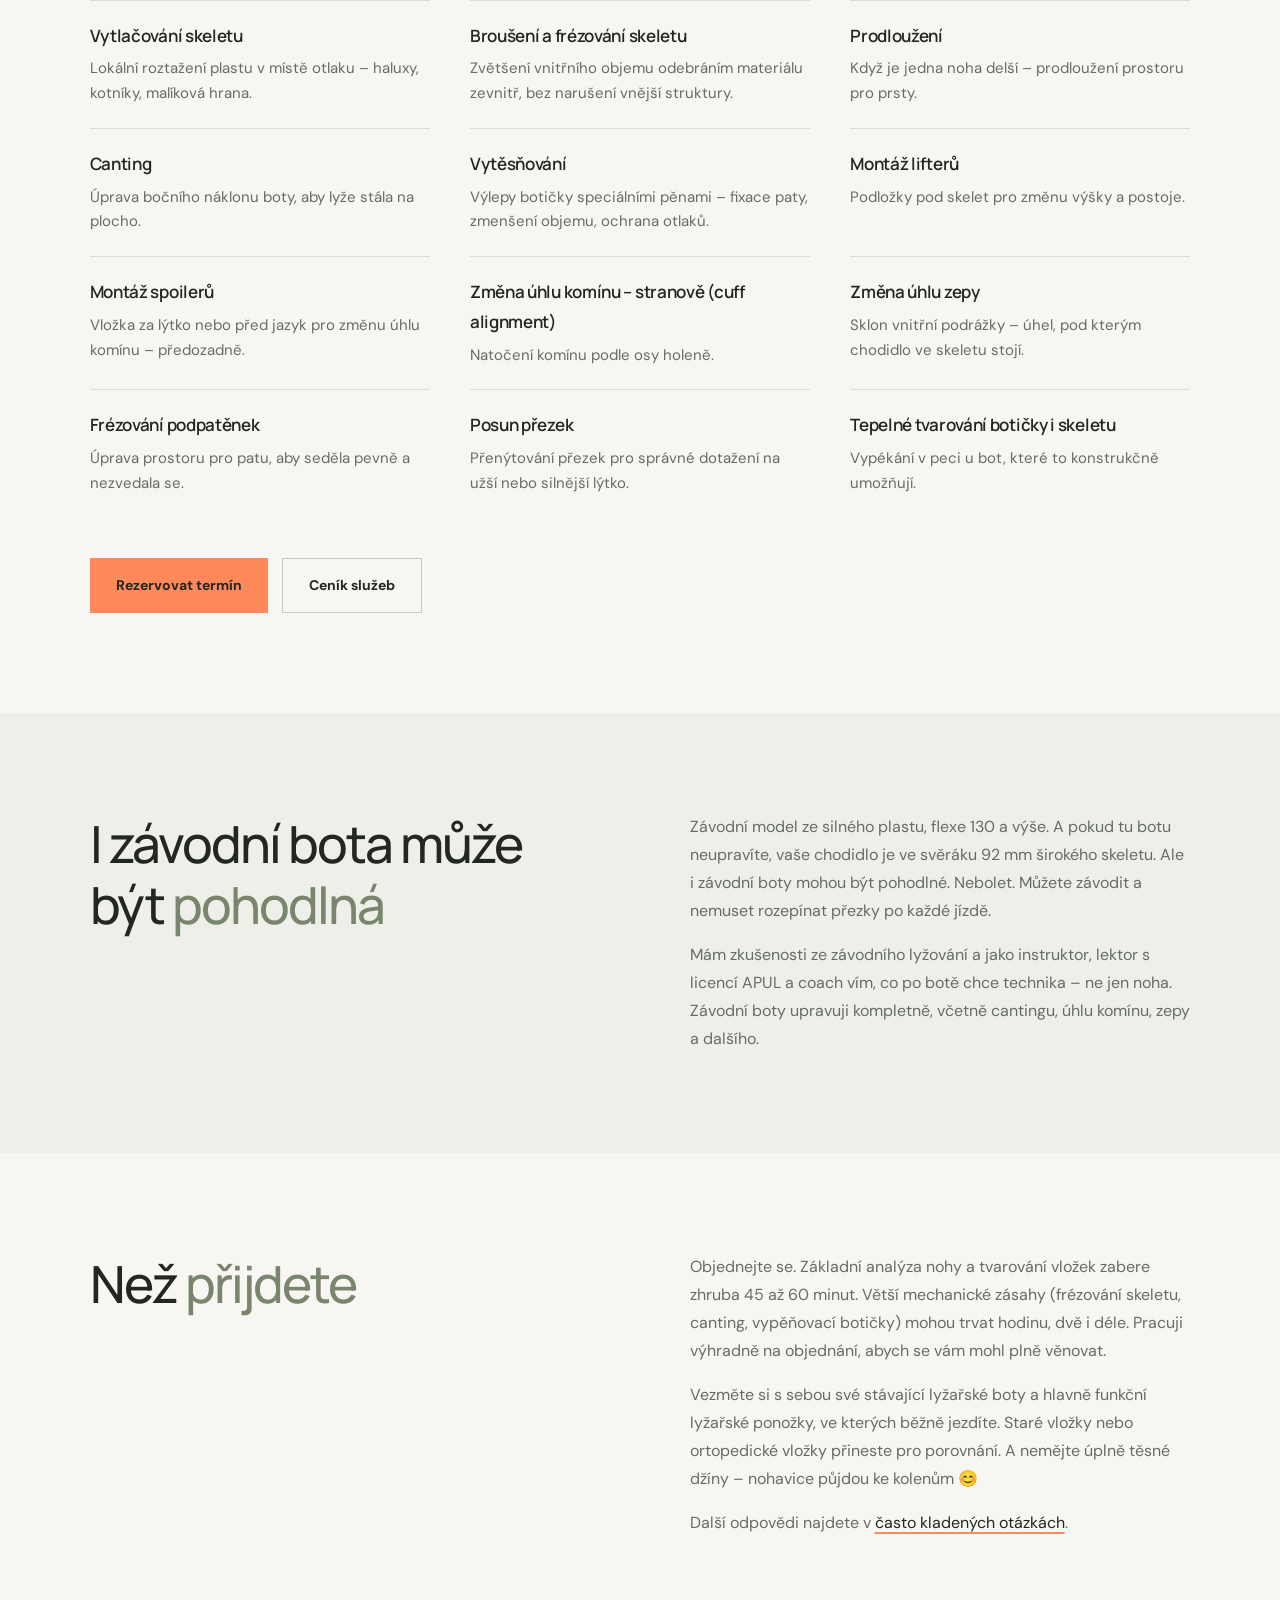
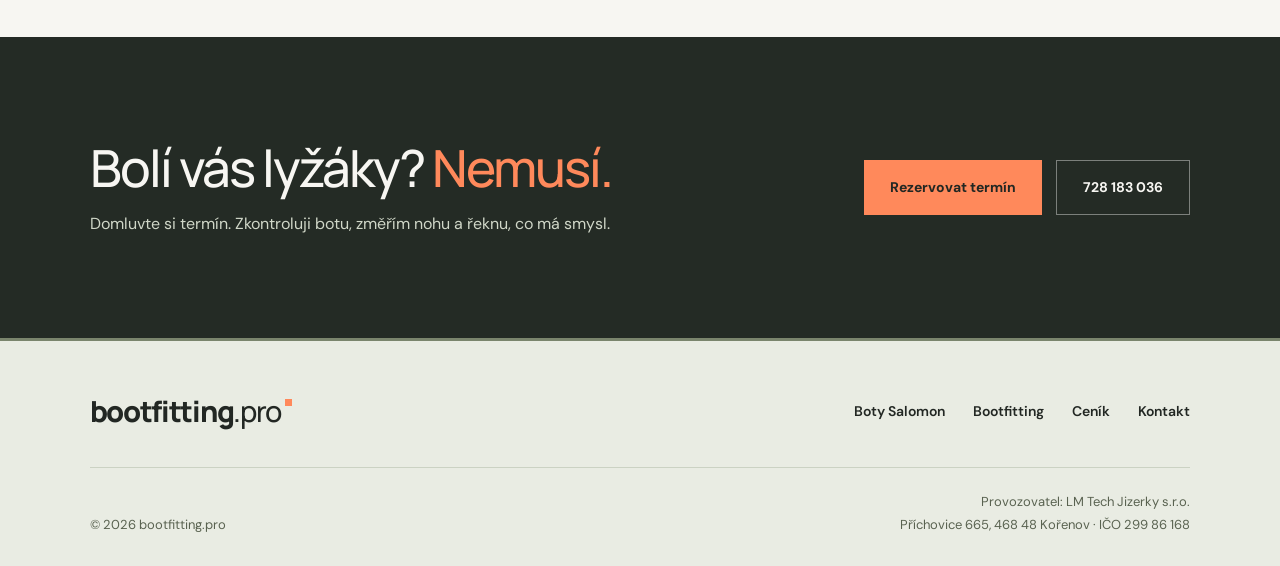
==== commit 59085c94: "Align Bootfitting page photos with the homepage style Both photos now sit below the text at full col" ====
--- a/bootfitting.html
+++ b/bootfitting.html
@@ -12,8 +12,8 @@
   <meta property="og:image" content="https://bootfitting.pro/assets/workshop.jpeg">
   <meta property="og:locale" content="cs_CZ">
   <link rel="icon" href="assets/favicon.svg" type="image/svg+xml">
-  <link rel="stylesheet" href="styles.css?v=20261004-3">
-  <script src="app.js?v=20261004-3" defer></script>
+  <link rel="stylesheet" href="styles.css?v=20261004-6">
+  <script src="app.js?v=20261004-6" defer></script>
 </head>
 <body>
 <a class="skip" href="#obsah">Přejít na obsah</a>
@@ -39,15 +39,16 @@
     <p>Pokud vás na sjezdovce trápí mravenčení, chlad, bolestivé otlačeniny nebo cítíte, že se vám zvedá pata a ztrácíte přesný přenos síly na hrany lyží, řešením je bootfitting.</p>
     <p>Lyžařská bota má sednout jako odlitek. Obepnout těsně celé chodidlo (i ze stran a seshora), aby každý sebemenší pohyb mohla bota okamžitě předat lyžím. To je výsledek dobrého bootfittingu.</p>
     <div class="fitting-included"><p>Botu vždy nejdřív zkontroluji na místě a řeknu vám na rovinu, jestli má úprava smysl a jestli to konstrukce skeletu umožňuje. Když ne, upřímně vám doporučím jinou botu – u nové máte základní úpravy v ceně.</p></div>
-    <figure class="photo-single"><img src="assets/photos/dilna-bota-v-pripravku.jpg" width="900" height="1200" loading="lazy" alt="Závodní lyžařská bota Salomon upnutá v přípravku na pracovním stole v dílně"></figure>
+    <figure class="about-photo fixture"><img src="assets/photos/dilna-bota-v-pripravku.jpg" width="900" height="1200" loading="lazy" alt="Závodní lyžařská bota Salomon upnutá v přípravku na pracovním stole v dílně"></figure>
   </div>
 </section>
 <section class="section split alt" id="vlozky" aria-labelledby="insoles-title">
-  <div class="split-head"><h2 id="insoles-title">Vložky <em>na míru</em></h2><figure class="photo-single"><img src="assets/photos/pec-a-vlozky-sidas.jpg" width="899" height="1200" loading="lazy" alt="Pec na tepelné tvarování botiček Salomon Custom Shell, vedle vložky a ponožky Sidas"></figure></div>
+  <div class="split-head"><h2 id="insoles-title">Vložky <em>na míru</em></h2></div>
   <div class="split-body">
     <p>Základem správného postavení nohy v lyžácích je kvalitní vložka. Chodidlo totiž není statický kus kosti – při lyžování se neustále hýbe (přestože je na první pohled „zamknutá“ v botě), pruží a pracuje s rovnováhou. Správná vložka proto nesmí nohu zmrazit a tvrdě podepřít klenbu tak, že by chodidlo ztratilo svou přirozenou dynamiku. Musí mu naopak poskytnout přesnou a pružnou oporu, tam, kde je potřeba. Pracuji s prémiovou vakuovou technologií Sidas pro rychlé a precizní otisky.</p>
     <p>Hotové vložky (např. z řady Sidas 3Feet) lépe ukotví patu v botě a zlepší přenos sil na lyže. Ale stále je to univerzální produkt. Vložky tvarované na míru se detailně natvarují přesně podle anatomie vašeho chodidla, čímž dosáhneme maximálního možného přenosu síly a absolutního pohodlí. Jestli bude stačit hotová vložka, nebo budeme vyrábět vložku na míru, se dozvíme, až se na vaše chodidlo podíváme.</p>
     <p>Vložky z bot na běhání nebo ortopedické vložky do běžných bot bohužel použít nejdou – je to jiný materiál i velikost. Vezměte je ale s sebou pro porovnání.</p>
+    <figure class="about-photo"><img src="assets/photos/pec-a-vlozky-sidas.jpg" width="899" height="1200" loading="lazy" alt="Pec na tepelné tvarování botiček Salomon Custom Shell, vedle vložky a ponožky Sidas"></figure>
   </div>
 </section>
 <section class="section" id="upravy" aria-labelledby="adjust-title">
--- a/styles.css
+++ b/styles.css
@@ -325,3 +325,7 @@
 .photo-pair img { height:auto; }
 .price-group .photo-single { margin-top:22px; max-width:260px; }
 @media(max-width:760px) { .price-group .photo-single { max-width:200px; margin:8px 0 12px; } }
+.about-photo { margin:36px 0 0; background:#e9ece3; overflow:hidden; }
+.about-photo img { display:block; width:100%; height:auto; aspect-ratio:4/3; object-fit:cover; object-position:center 42%; }
+.about-photo.fixture img { object-position:center 58%; }
+.about-content .fitting-included + .about-photo { margin-top:32px; }
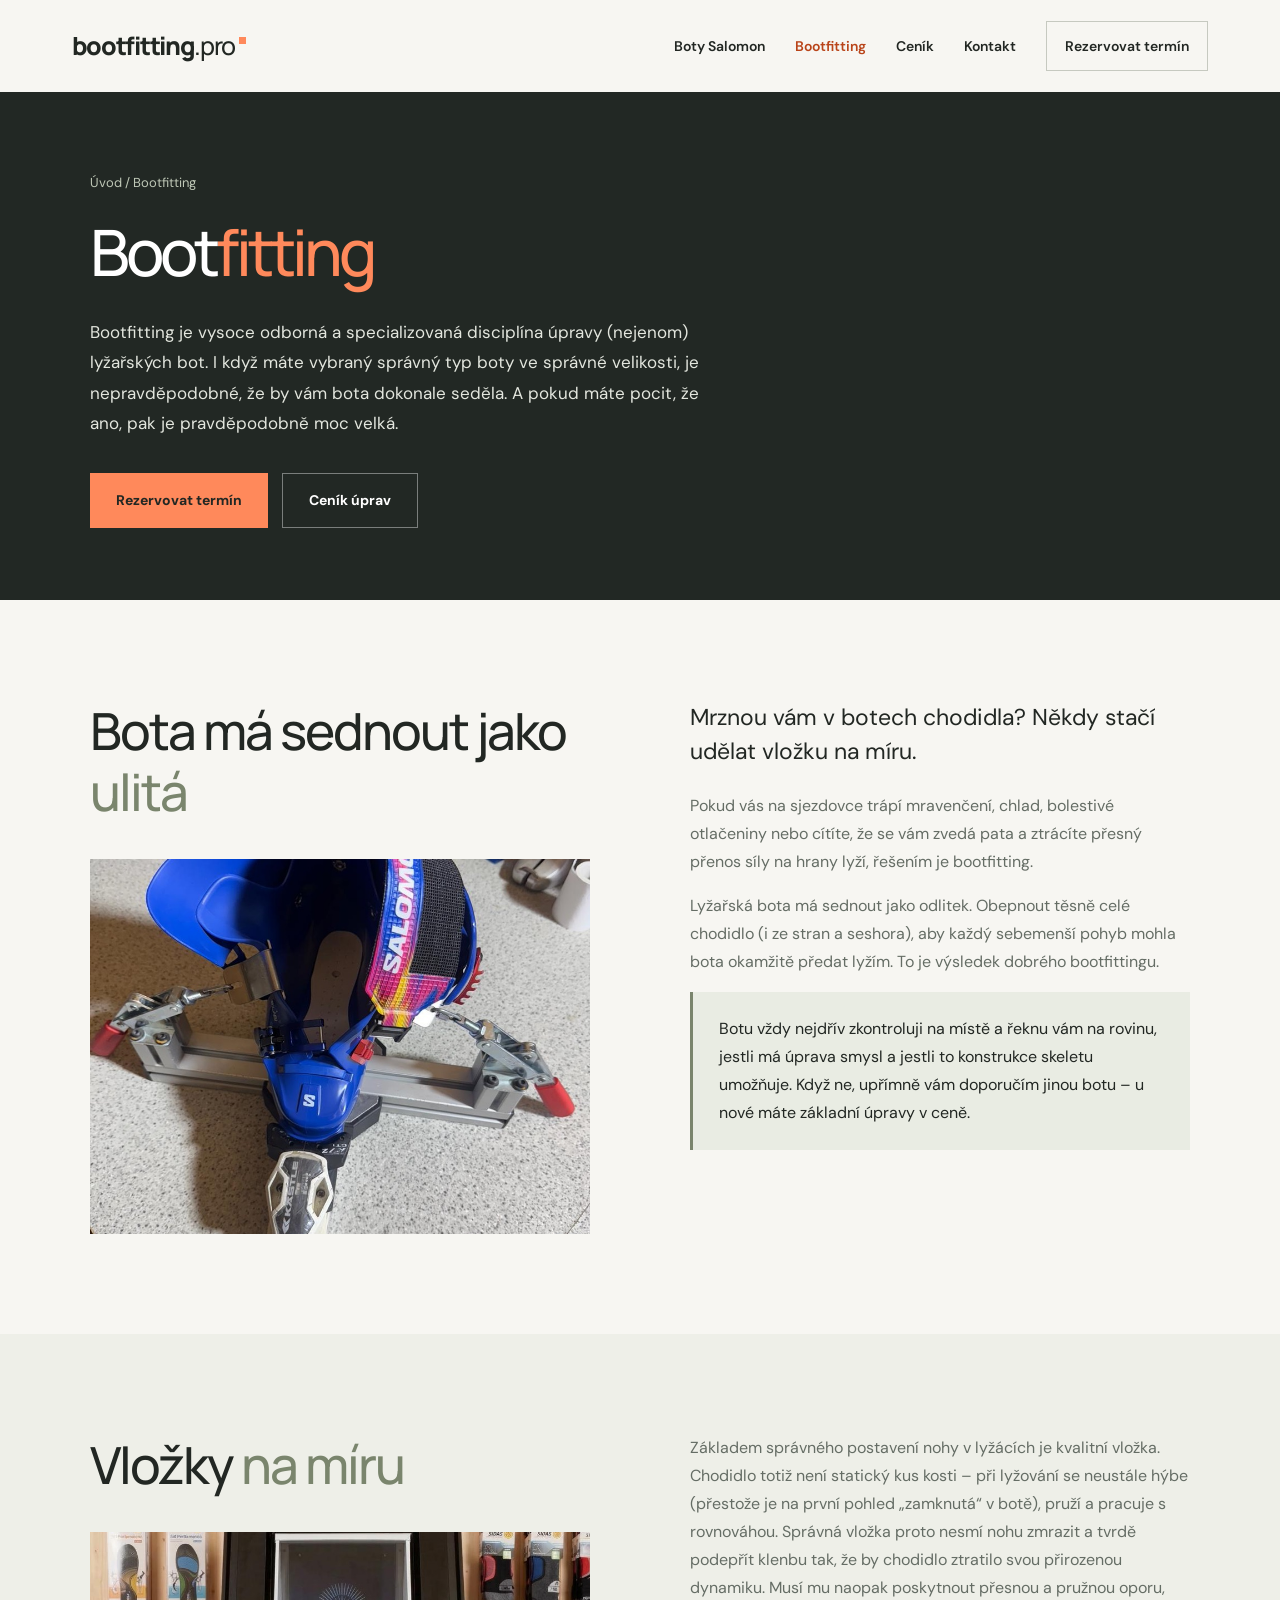
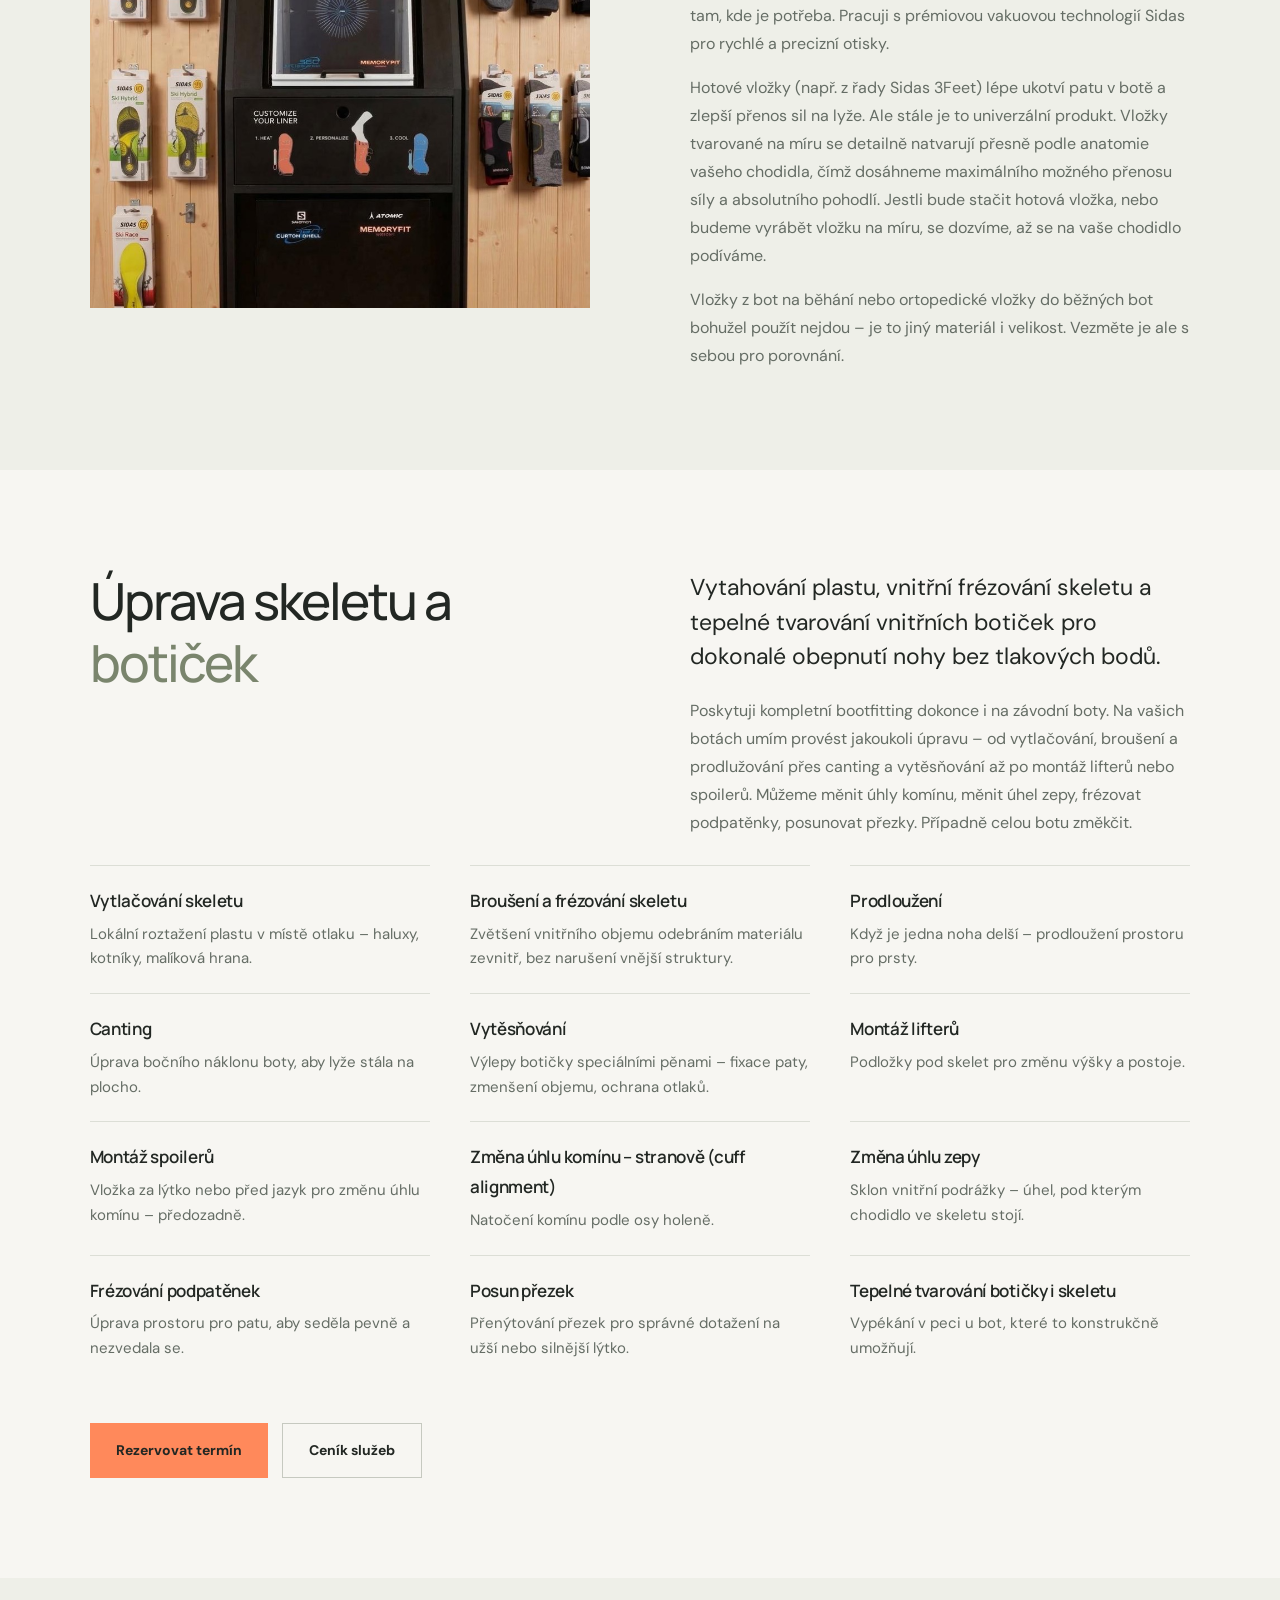
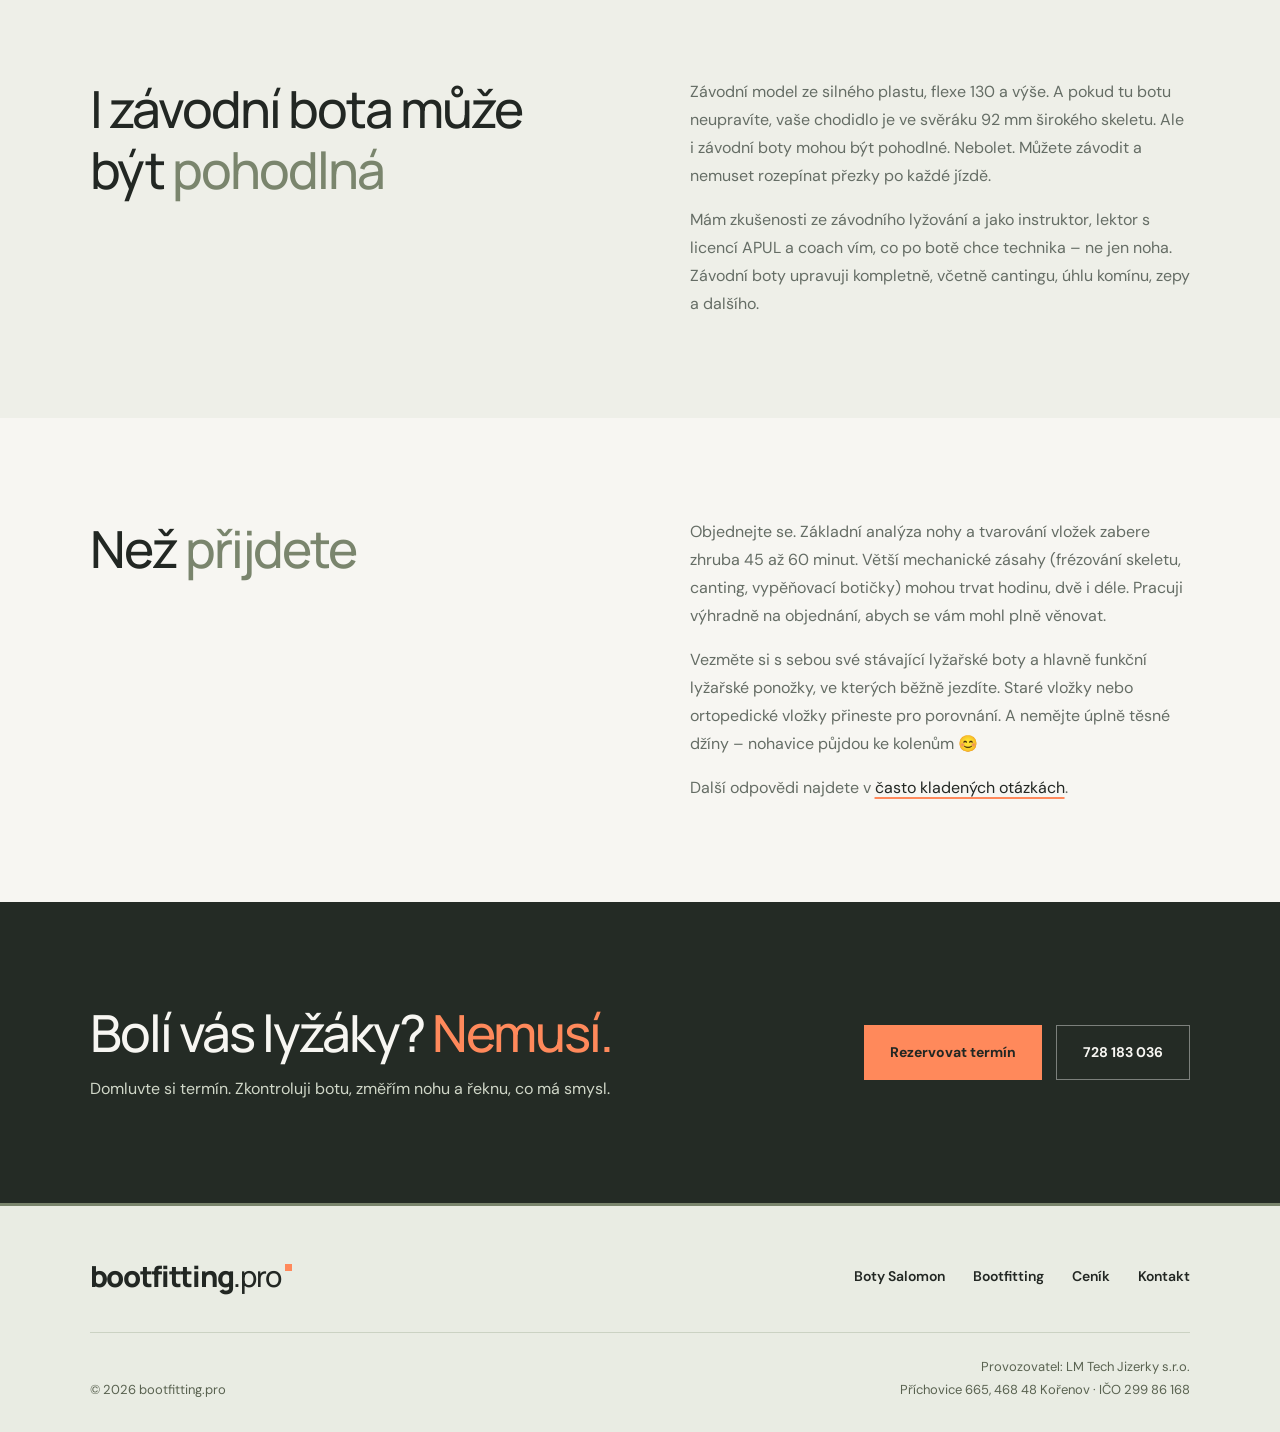
==== commit 5fd533e1: "Place Bootfitting page photos under the section headings Co-Authored-By: Claude Opus 5.5 <noreply@an" ====
--- a/bootfitting.html
+++ b/bootfitting.html
@@ -12,8 +12,8 @@
   <meta property="og:image" content="https://bootfitting.pro/assets/workshop.jpeg">
   <meta property="og:locale" content="cs_CZ">
   <link rel="icon" href="assets/favicon.svg" type="image/svg+xml">
-  <link rel="stylesheet" href="styles.css?v=20261004-6">
-  <script src="app.js?v=20261004-6" defer></script>
+  <link rel="stylesheet" href="styles.css?v=20261004-7">
+  <script src="app.js?v=20261004-7" defer></script>
 </head>
 <body>
 <a class="skip" href="#obsah">Přejít na obsah</a>
@@ -33,22 +33,20 @@
   <div class="button-group"><a class="button" href="./#kontakt">Rezervovat termín</a><a class="button button-ghost" href="cenik.html">Ceník úprav</a></div>
 </section>
 <section class="section about" id="cil" aria-labelledby="goal-title">
-  <div><h2 id="goal-title">Bota má sednout jako <em>ulitá</em></h2></div>
+  <div><h2 id="goal-title">Bota má sednout jako <em>ulitá</em></h2><figure class="about-photo fixture"><img src="assets/photos/dilna-bota-v-pripravku.jpg" width="900" height="1200" loading="lazy" alt="Závodní lyžařská bota Salomon upnutá v přípravku na pracovním stole v dílně"></figure></div>
   <div class="about-content">
     <p class="lead">Mrznou vám v botech chodidla? Někdy stačí udělat vložku na míru.</p>
     <p>Pokud vás na sjezdovce trápí mravenčení, chlad, bolestivé otlačeniny nebo cítíte, že se vám zvedá pata a ztrácíte přesný přenos síly na hrany lyží, řešením je bootfitting.</p>
     <p>Lyžařská bota má sednout jako odlitek. Obepnout těsně celé chodidlo (i ze stran a seshora), aby každý sebemenší pohyb mohla bota okamžitě předat lyžím. To je výsledek dobrého bootfittingu.</p>
     <div class="fitting-included"><p>Botu vždy nejdřív zkontroluji na místě a řeknu vám na rovinu, jestli má úprava smysl a jestli to konstrukce skeletu umožňuje. Když ne, upřímně vám doporučím jinou botu – u nové máte základní úpravy v ceně.</p></div>
-    <figure class="about-photo fixture"><img src="assets/photos/dilna-bota-v-pripravku.jpg" width="900" height="1200" loading="lazy" alt="Závodní lyžařská bota Salomon upnutá v přípravku na pracovním stole v dílně"></figure>
   </div>
 </section>
 <section class="section split alt" id="vlozky" aria-labelledby="insoles-title">
-  <div class="split-head"><h2 id="insoles-title">Vložky <em>na míru</em></h2></div>
+  <div class="split-head"><h2 id="insoles-title">Vložky <em>na míru</em></h2><figure class="about-photo"><img src="assets/photos/pec-a-vlozky-sidas.jpg" width="899" height="1200" loading="lazy" alt="Pec na tepelné tvarování botiček Salomon Custom Shell, vedle vložky a ponožky Sidas"></figure></div>
   <div class="split-body">
     <p>Základem správného postavení nohy v lyžácích je kvalitní vložka. Chodidlo totiž není statický kus kosti – při lyžování se neustále hýbe (přestože je na první pohled „zamknutá“ v botě), pruží a pracuje s rovnováhou. Správná vložka proto nesmí nohu zmrazit a tvrdě podepřít klenbu tak, že by chodidlo ztratilo svou přirozenou dynamiku. Musí mu naopak poskytnout přesnou a pružnou oporu, tam, kde je potřeba. Pracuji s prémiovou vakuovou technologií Sidas pro rychlé a precizní otisky.</p>
     <p>Hotové vložky (např. z řady Sidas 3Feet) lépe ukotví patu v botě a zlepší přenos sil na lyže. Ale stále je to univerzální produkt. Vložky tvarované na míru se detailně natvarují přesně podle anatomie vašeho chodidla, čímž dosáhneme maximálního možného přenosu síly a absolutního pohodlí. Jestli bude stačit hotová vložka, nebo budeme vyrábět vložku na míru, se dozvíme, až se na vaše chodidlo podíváme.</p>
     <p>Vložky z bot na běhání nebo ortopedické vložky do běžných bot bohužel použít nejdou – je to jiný materiál i velikost. Vezměte je ale s sebou pro porovnání.</p>
-    <figure class="about-photo"><img src="assets/photos/pec-a-vlozky-sidas.jpg" width="899" height="1200" loading="lazy" alt="Pec na tepelné tvarování botiček Salomon Custom Shell, vedle vložky a ponožky Sidas"></figure>
   </div>
 </section>
 <section class="section" id="upravy" aria-labelledby="adjust-title">
--- a/styles.css
+++ b/styles.css
@@ -329,3 +329,5 @@
 .about-photo img { display:block; width:100%; height:auto; aspect-ratio:4/3; object-fit:cover; object-position:center 42%; }
 .about-photo.fixture img { object-position:center 58%; }
 .about-content .fitting-included + .about-photo { margin-top:32px; }
+.about>div:first-child .about-photo, .split-head .about-photo { max-width:520px; }
+@media(max-width:760px) { .about>div:first-child .about-photo, .split-head .about-photo { max-width:none; margin-top:20px; } }
